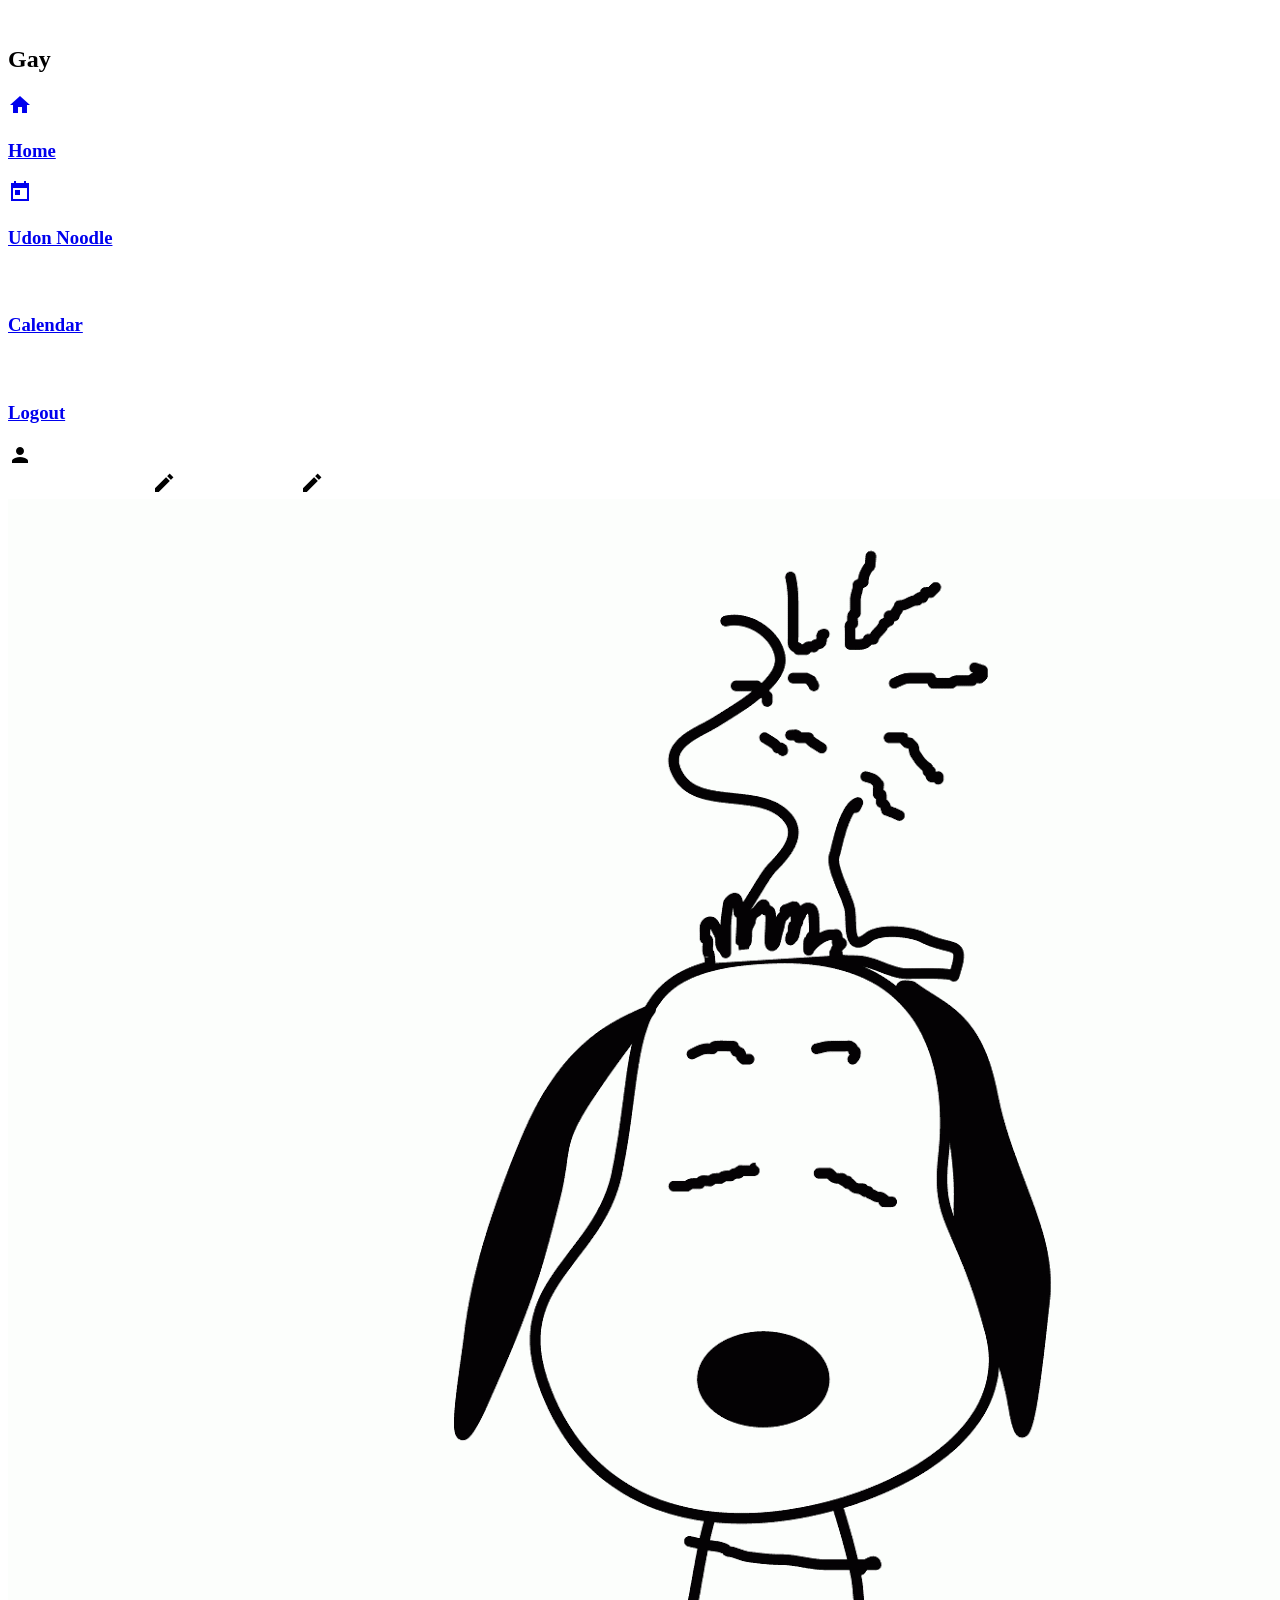
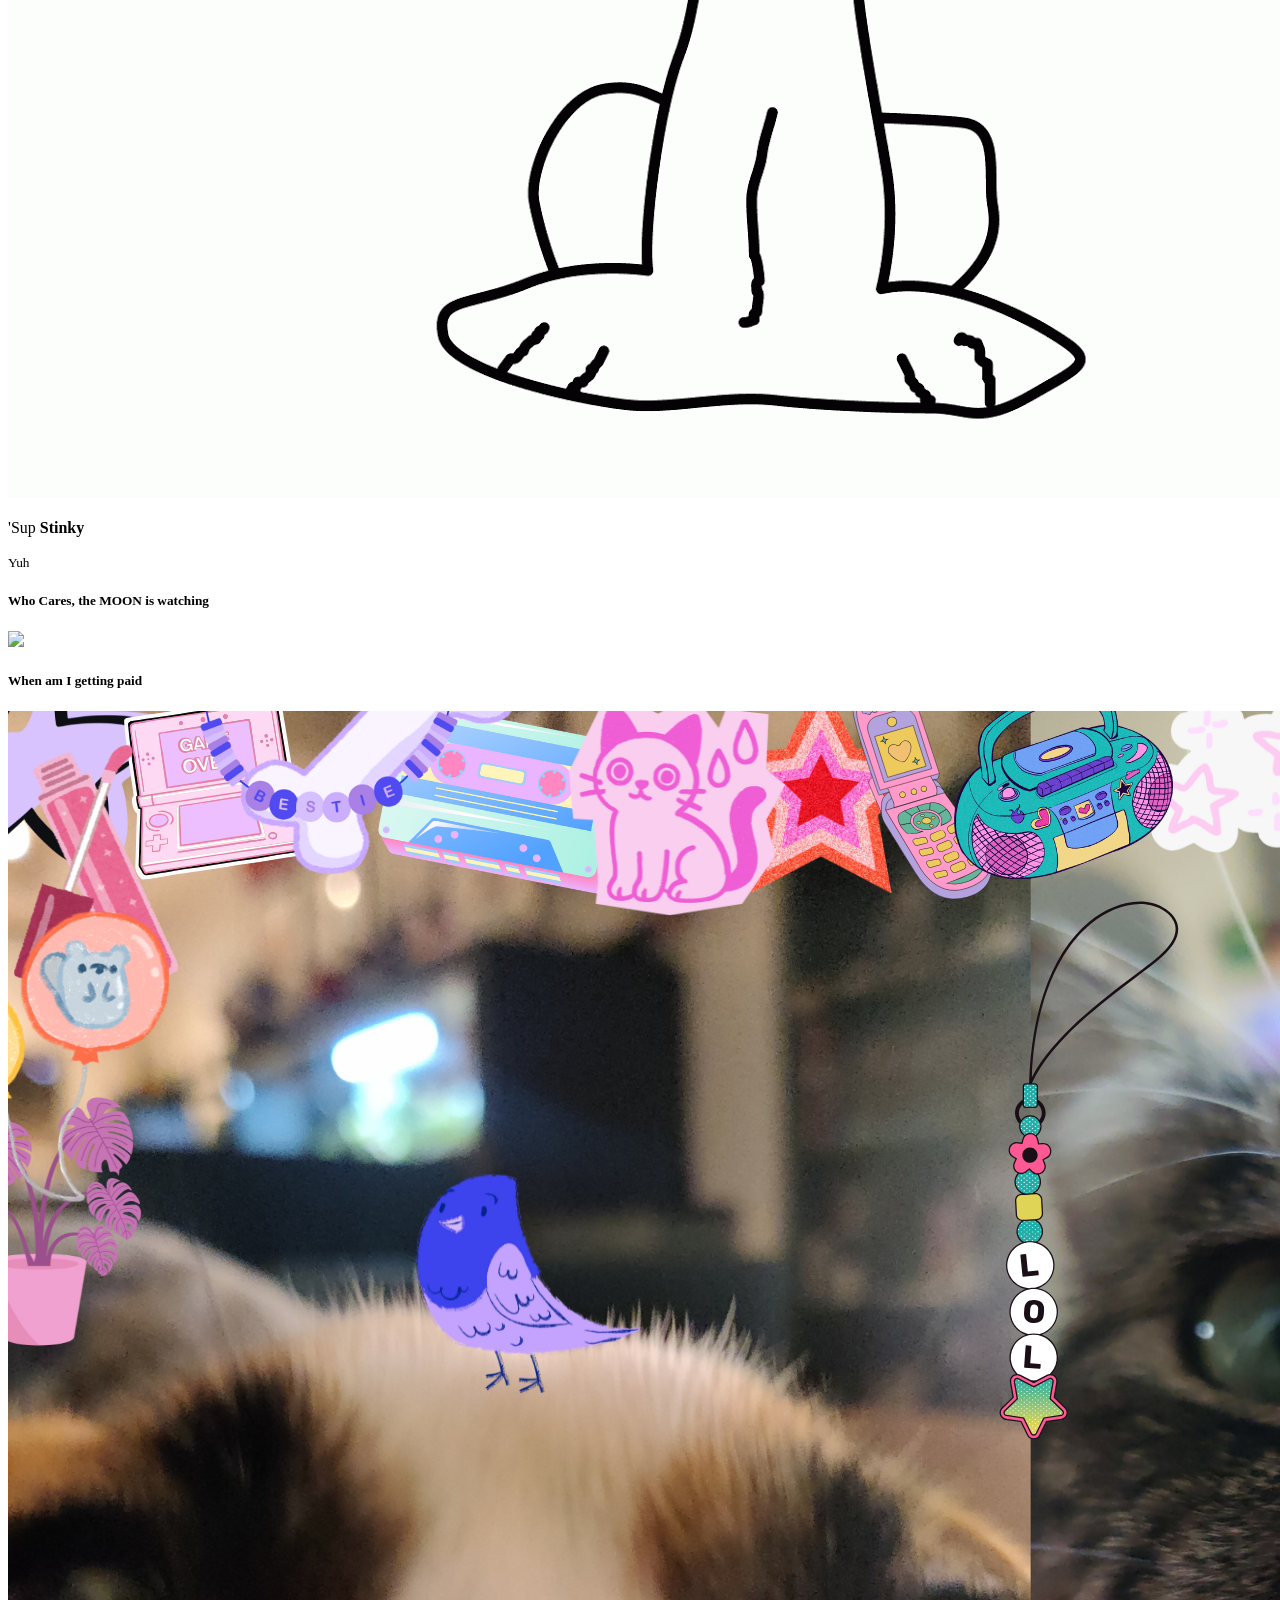
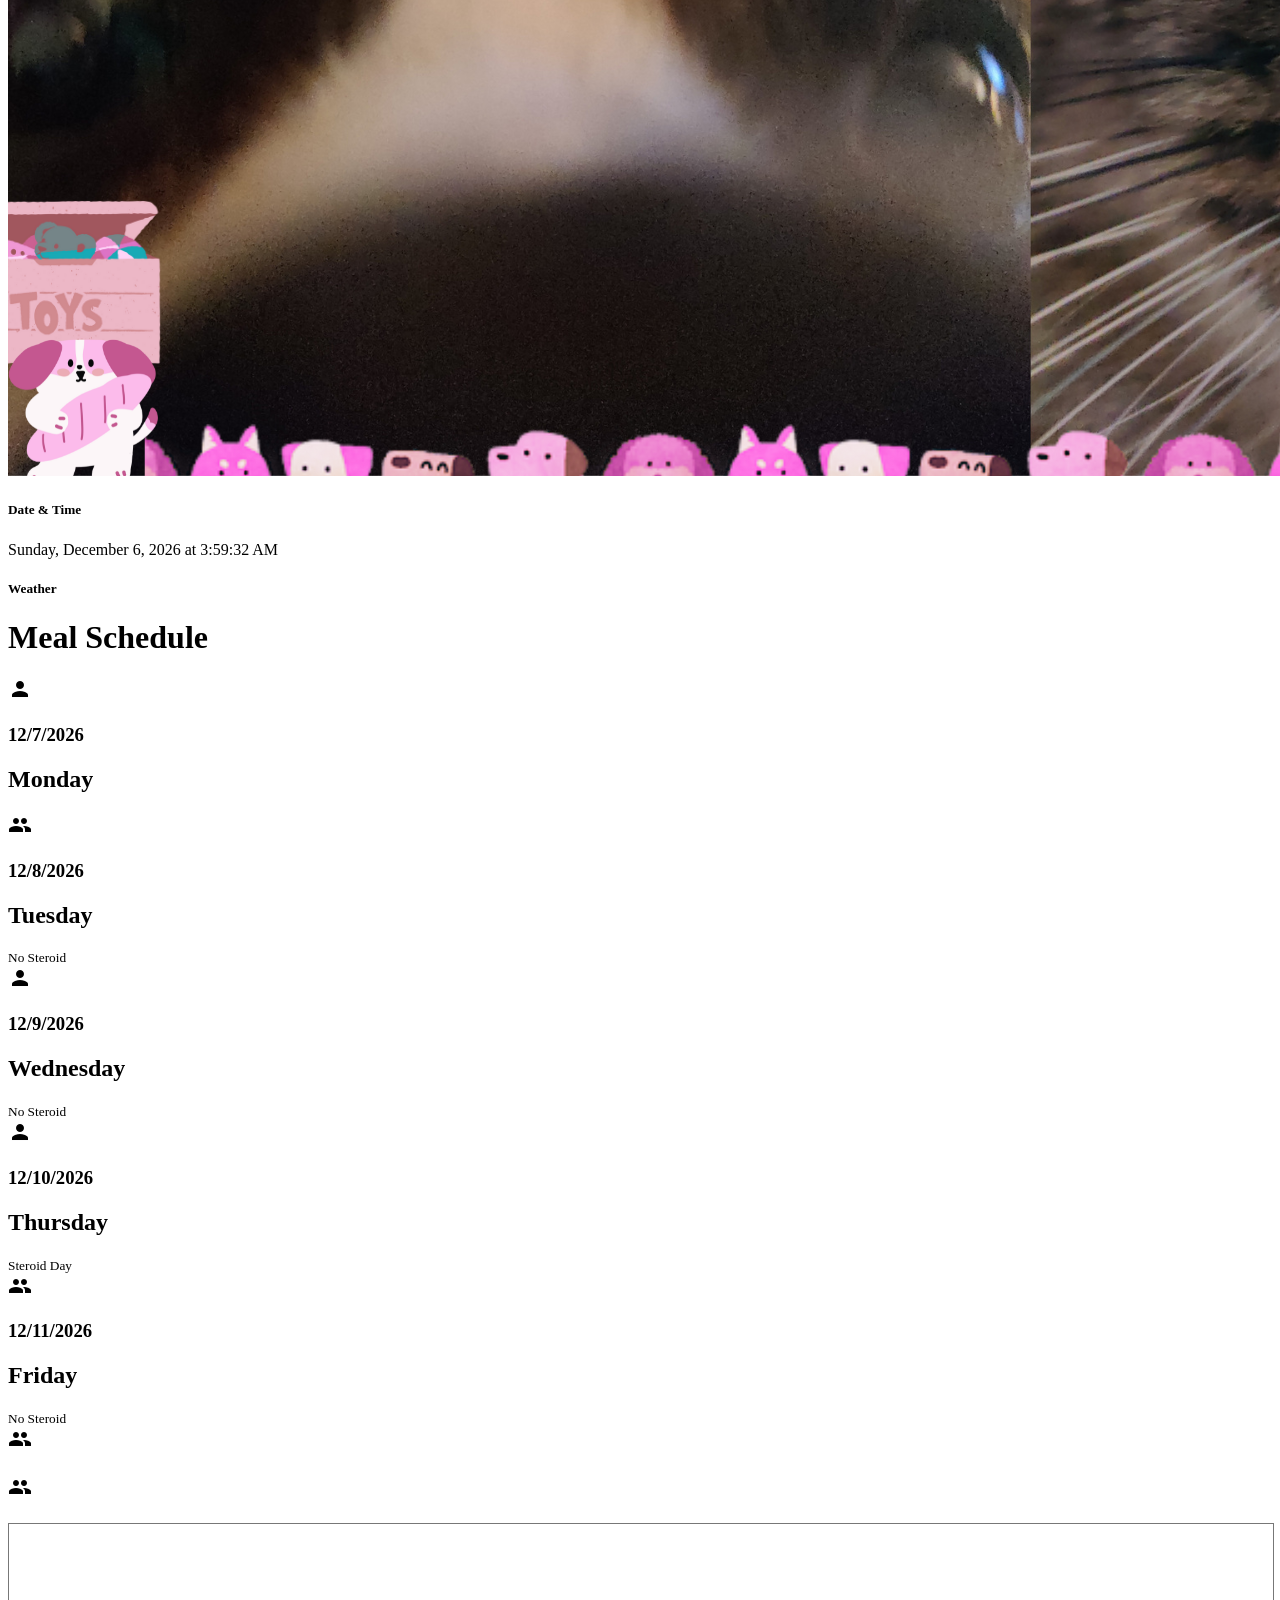
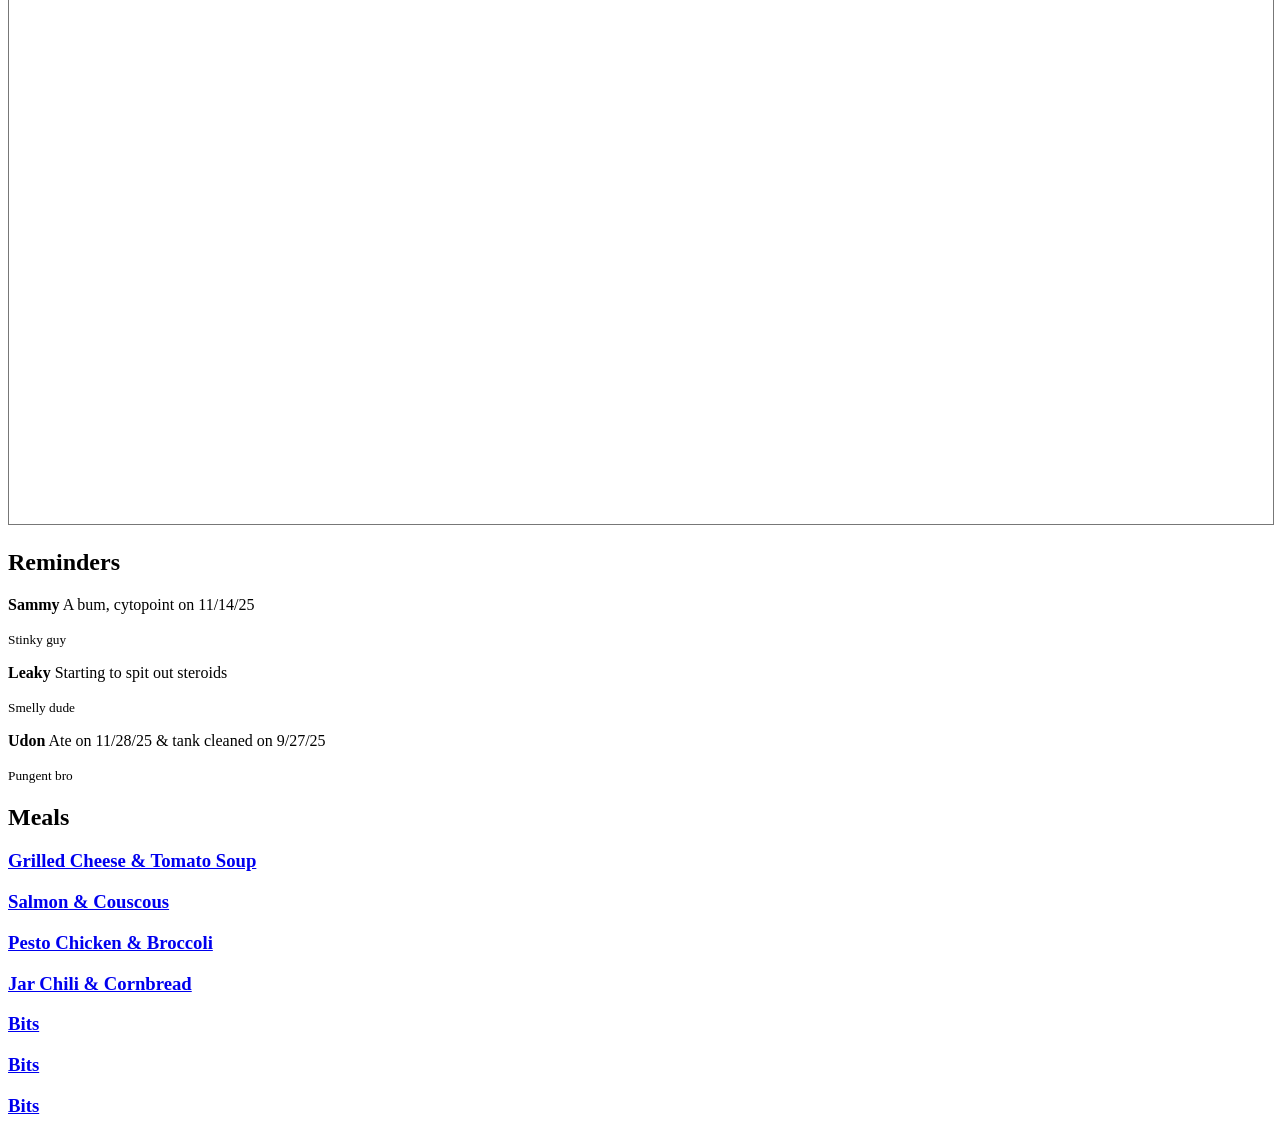
==== index.html @ cd69551e "Update index.html" ====
<!DOCTYPE html>
<html lang="en">
<!-- Defining References -->
<head>
    <meta charset="UTF-8">
    <meta http-equiv="X-UA-Compatible" content="IE=edge">
    <meta name="viewport" content="width=device-width, initial-scale=1.0">
    <title>Home Dashboard</title>
    <link rel="shortcut icon" href="./images/logo.png">
    <link href="https://fonts.googleapis.com/icon?family=Material+Icons+Sharp" rel="stylesheet">
    <link rel="stylesheet" href="style.css">
</head>
<!-- Top Navigation Bar & References to other pages -->
<body>
    <header>
        <div class="logo" title="University Management System">
            <img src="./images/logo.png" alt="">
            <h2>G<span class="danger">a</span>y</h2>
        </div>
        <div class="navbar">
            <a href="index.html" class="active">
                <span class="material-icons-sharp">home</span>
                <h3>Home</h3>
            </a>
            <a href="udonnoodlesched.html" onclick="timeTableAll()">
                <span class="material-icons-sharp">today</span>
                <h3>Udon Noodle</h3>
            </a>
            <a href="Gcalz.html">
                <span class="material-icons-sharp">calendar_month</span>
                <h3>Calendar</h3>
            </a> 
			<!--
            <a href="exam.html">
                <span class="material-icons-sharp">grid_view</span>
                <h3>Examination</h3>
            </a>
            <a href="password.html">
                <span class="material-icons-sharp">password</span>
                <h3>Change Password</h3>
            </a>
			-->
            <a href="#">
                <span class="material-icons-sharp" onclick="">logout</span>
                <h3>Logout</h3>
            </a>
        </div>
        <div id="profile-btn">
            <span class="material-icons-sharp">person</span>
        </div>
        <div class="theme-toggler">
            <span class="material-icons-sharp active">light_mode</span>
            <span class="material-icons-sharp">dark_mode</span>
        </div>
        
<!-- Home left-aligned information bar -->        
    </header>
    <div class="container">
        <aside>
            <div class="profile">
                <div class="top">
                    <div class="profile-photo">
                        <img src="./images/snoopy.gif" alt="">
                    </div>
                    <div class="info">
                        <p>'Sup <b>Stinky</b> </p>
                        <small class="text-muted">Yuh</small>
                    </div>
                </div>
 <div class="about">
    <h5>Who Cares, the MOON is watching</h5>
<a target="blank"
	style="text-decoration:none;"
	href="https://moonphase.guide/">
		<img src="https://moonphase.guide/module/MaVEwektZQUl1cGRGSXI3UGxESHVrUmxrUVlKV2YzOEo3QjkvU1FoSXR4WlMvRHdOM1YxeUhuK1J2RTFiTkxYd3VTTmZrc0dpUTNzV3BtQ0pSVTJXM3c9PQ.png" />
 </a>
    <p></p>
	<h5>When am I getting paid</h5>
	<p></p>
	<img src="./images/cuteSL.png" alt="">
    <h5>Date & Time</h5>
    <div id="time">
    </div>
    <p></p>
    <h5>Weather</h5>
    <div id="weatherBody"></div>
                </div>
            </div>
        </aside>
<!-- Home Center Widget -->
        <main>
            <h1>Meal Schedule</h1>
            <div class="subjects">
                <div class="eg">
                    <span class="material-icons-sharp">person</span>
						<h3><div id="Mondate"></div></h3>
						<h2><div id="Monday"></div></h2>
                    	<small class="text-muted" id="monSteb2"></small>
                </div>
                <div class="mth">
                    <span class="material-icons-sharp">people</span>
						<h3><div id="Tuesdate"></div></h3>
						<h2><div id="Tuesday"></div></h2>
                    	<small class="text-muted" id="TueSte"></small>
                </div>
                <div class="eg">
                    <span class="material-icons-sharp">person</span>
						<h3><div id="Wedndate"></div></h3>		
						<h2><div id="Wednesday"></div></h2>
                    	<small class="text-muted" id="WedSte"></small>
                </div>
                <div class="eg">
                    <span class="material-icons-sharp">person</span>
						<h3><div id="Thurdate"></div></h3>
						<h2><div id="Thursday"></div></h2>
                    	<small class="text-muted" id="ThurSte"></small>
                </div>
                <div class="mth">
                    <span class="material-icons-sharp">people</span>
						<h3><div id="Fridate"></div></h3>
						<h2><div id="Friday"></div></h2>
                    	<small class="text-muted" id="FriSte"></small>
                </div>
                <div class="mth">
                    <span class="material-icons-sharp">people</span>
						<h3><div id="Fridate"></div></h3>
						<h2><div id="Friday"></div></h2>
                    	<small class="text-muted" id="FriSte"></small>
                </div>
                <div class="mth">
                    <span class="material-icons-sharp">people</span>
						<h3><div id="Fridate"></div></h3>
						<h2><div id="Friday"></div></h2>
                    	<small class="text-muted" id="FriSte"></small>
                </div>
            </div>
<!-- Home Center Widget: Snapshot of different page -->
            <div class="timetable">
                <iframe src="https://calendar.google.com/calendar/embed?height=600&wkst=1&ctz=America%2FLos_Angeles&showPrint=0&mode=WEEK&src=MGM3NjczNjRjYzg0ZWQ2MWQ2YTU4ZTA4MDEyNGE4NTNkMWQ3MjM2YTUwZWExYjg3NWI4NmVmYzg3YmIzNGVkNkBncm91cC5jYWxlbmRhci5nb29nbGUuY29t&color=%23ad1457" style="border:solid 1px #777" width=100% height=600 frameborder="0" scrolling="no"></iframe>
            </div>
        </main>
<!-- Home right-aligned information bar -->
        <div class="right">
            <div class="announcements">
                <h2>Reminders</h2>
                <div class="updates">
                    <div class="message">
                        <p> <b>Sammy</b> <span id="Samuel"></span> </p>
                        <small class="text-muted">Stinky guy</small>
                    </div>
                    <div class="message">
                        <p> <b>Leaky</b> <span id="Leaky"></span></p>
                        <small class="text-muted">Smelly dude</small>
                    </div>
                    <div class="message">
                        <p> <b>Udon</b> <span id="Udon"></span></p>
                        <small class="text-muted">Pungent bro</small>
                    </div>
                </div>
            </div>
<!-- Home right-aligned information bar -->
			<div class="leaves">
                <h2>Meals</h2>
                <div class="teacher">
                    <div class="info">
                        <h3><a href ="#"><span id="Rogue1"></span></a></h3>
                    </div>
                </div>
                <div class="teacher">
                    <div class="info">
                        <h3><a href ="#"><span id="Rogue2"></span></a></h3>
                    </div>
                </div>
                <div class="teacher">
                    <div class="info">
                        <h3><a href ="#"><span id="Rogue3"></span></a></h3>
                    </div>
                </div>
				<div class="teacher">
                    <div class="info">
                        <h3><a href ="#"><span id="Rogue4"></span></a></h3>
                    </div>
                </div>
                <div class="teacher">
                    <div class="info">
                        <h3><a href ="#"><span id="Rogue5"></span></a></h3>
                    </div>
                </div>
                <div class="teacher">
                    <div class="info">
                        <h3><a href ="#"><span id="Rogue6"></span></a></h3>
                    </div>
                </div>
				<div class="teacher">
                    <div class="info">
                        <h3><a href ="#"><span id="Rogue7"></span></a></h3>
                    </div>
                </div>
            </div>
</body>
<!-- referenced scripts -->
    <script type="module" src="sheetz.js"></script>
    <script src="timeTable.js"></script>
    <script src="app.js"></script>
    <script src="funcnz.js"></script>
	<script defer src="variables.js"></script>
</html>
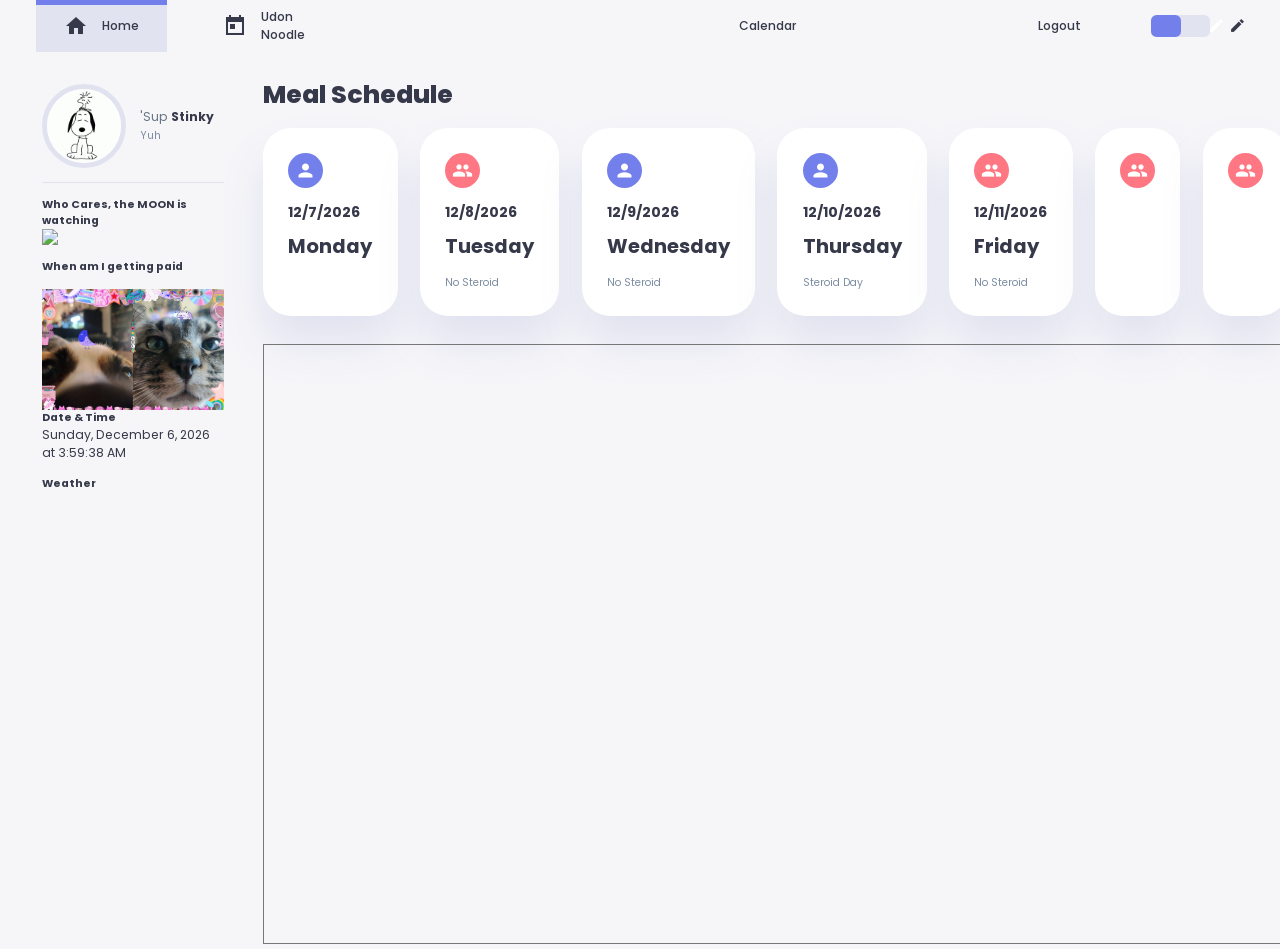
==== commit bb3de4ad: "Update index.html" ====
--- a/index.html
+++ b/index.html
@@ -123,15 +123,15 @@
                 </div>
                 <div class="mth">
                     <span class="material-icons-sharp">people</span>
-						<h3><div id="Fridate"></div></h3>
-						<h2><div id="Friday"></div></h2>
-                    	<small class="text-muted" id="FriSte"></small>
-                </div>
-                <div class="mth">
-                    <span class="material-icons-sharp">people</span>
-						<h3><div id="Fridate"></div></h3>
-						<h2><div id="Friday"></div></h2>
-                    	<small class="text-muted" id="FriSte"></small>
+						<h3><div id="Satdate"></div></h3>
+						<h2><div id="Saturday"></div></h2>
+                    	<small class="text-muted" id="SatSte"></small>
+                </div>
+                <div class="mth">
+                    <span class="material-icons-sharp">people</span>
+						<h3><div id="Sundate"></div></h3>
+						<h2><div id="Sunday"></div></h2>
+                    	<small class="text-muted" id="SunSte"></small>
                 </div>
             </div>
 <!-- Home Center Widget: Snapshot of different page -->
--- a/style.css
+++ b/style.css
@@ -0,0 +1,453 @@
+@import url('https://fonts.googleapis.com/css2?family=Cairo:wght@200;300;400;500;600;700;800;900&family=Poppins:wght@300;400;500;600;700;800&display=swap');
+
+:root{
+    --color-primary: #7380ec;
+    --color-danger: #ff7782;
+    --color-success: #41f1b6;
+    --color-warning: #ffbb55;
+    --color-white: #fff;
+    --color-info: #7d8da1;
+    --color-dark: #363949;
+    --color-light: rgba(132, 139, 200, 0.18);
+    --color-dark-varient: #677483;
+    --color-background: #f6f6f9;
+    
+    --card-border-radius: 2rem;
+    --border-radius-1: 0.4rem;
+    --border-radius-2: 1.2rem;
+
+    --card-padding: 1.8rem;
+    --box-shadow: 0 2rem 3rem var(--color-light)    
+}
+
+.dark-theme{
+    --color-background: #181a1e;
+    --color-white: #202528;
+    --color-dark: #edeffd;
+    --color-dark-varient: #a3bdcc;
+    --color-light: rgba(0,0,0,0.4);
+    --box-shadow: 0 2rem 3rem var(--color-light)
+}
+
+
+*{
+    margin:0;
+    padding: 0;
+    text-decoration: none;
+    list-style: none;
+    box-sizing: border-box;
+}
+
+html{
+    font-size: 14px;
+    scroll-behavior: smooth;
+}
+body{
+    font-family: 'Poppins', sans-serif;
+    font-size: .88rem;
+    background: var(--color-background);
+    user-select: none;
+    overflow-x: hidden;
+    color: var(--color-dark);
+}
+*{
+    color: var(--color-dark);
+}
+img{
+    display: block;
+    width: 100%;
+}
+h1{
+    font-weight: 800;
+    font-size: 1.8rem;
+}
+h2{font-size: 1.4rem;}
+h3{font-size: .87rem;}
+h4{font-size: .8rem;}
+h5{font-size: .77rem;}
+small{font-size: .75rem;}
+
+.text-muted{color: var(--color-info);}
+p{color: var(--color-dark-varient);}
+b{color: var(--color-dark);}
+
+.primary{color: var(--color-primary);}
+.danger{color: var(--color-danger);}
+.success{color: var(--color-success)}
+.warning{color: var(--color-warning);}
+
+.container{
+    position: relative;
+    display: grid;
+    width: 93%;
+    margin: 0 3rem;
+    gap: 1.8rem;
+    grid-template-columns: 14rem auto 23rem;
+    padding-top: 4rem;
+}
+header h3{font-weight: 500;} 
+header{
+    position: fixed;
+    width: 100vw;
+    z-index: 1000;
+    background-color: var(--color-background);
+}
+header.active{box-shadow: var(--box-shadow);}
+header .logo{
+    display: flex;
+    gap: .8rem;
+    margin-right: auto;
+}
+header .logo img{
+    width: 2rem;
+    height: 2rem;
+}
+
+header,
+header .navbar{
+    display: flex;
+    align-items: center;
+    justify-content: flex-end;
+    padding: 0 3rem;
+    color: var(--color-info);
+}
+header .navbar a{
+    display: flex;
+    margin-left: 2rem;
+    gap: 1rem;
+    align-items: center;
+    justify-content: space-between;
+    position: relative;
+    height: 3.7rem;
+    transition: all 300ms ease;
+    padding: 0 2rem;
+}
+header .navbar a:hover {
+    padding-top: 1.5rem;
+}
+header .navbar a.active{
+    background: var(--color-light);
+    color: var(--color-primary);
+}
+header .navbar a.active::before{
+    content: "";
+    background-color: var(--color-primary);
+    position: absolute;
+    height: 5px;
+    width: 100%;
+    left: 0;top: 0;
+}
+header #profile-btn{
+    display: none;
+    font-size: 2rem;
+    margin: .5rem 2rem 0 0;
+    cursor: pointer;
+}
+header .theme-toggler{
+    background: var(--color-light);
+    display: flex;
+    justify-content: space-between;
+    align-items: center;
+    height: 1.6rem;
+    width: 4.2rem;
+    cursor: pointer;
+    border-radius: var(--border-radius-1);
+    margin-right: 2rem;
+}
+header .theme-toggler span{
+    font-size: 1.2rem;
+    width: 50%;
+    height: 100%;
+    display: flex;
+    align-items: center;
+    justify-content: center;
+}
+header .theme-toggler span.active{
+    background-color: var(--color-primary);
+    color: white;
+    border-radius: var(--border-radius-1);
+}
+
+/* Profile section  */
+aside .profile{
+    margin-top: 2rem;
+    width: 13rem;
+    position: fixed;
+}
+aside .profile .top{
+    display: flex;
+    align-items: center;
+    gap: 1rem;
+    border-bottom: 1px solid var(--color-light);
+    padding-bottom: 1rem;
+}
+aside .profile .top:hover .profile-photo{
+    scale: 1.05;
+}
+aside .profile .top .profile-photo{
+    width: 6rem;
+    height: 6rem;
+    border-radius: 50%;
+    overflow: hidden;
+    border: 5px solid var(--color-light);
+    transition: all 400ms ease;
+}
+aside .profile .about p{
+    padding-bottom: 1rem;
+}
+aside .profile .about{
+    margin-top: 1rem;
+}
+
+/* Home Section  */
+main{
+    position: relative;
+    margin-top: 1.4rem;
+}
+main .subjects{
+    display: grid;
+    grid-template-columns: repeat(7, 1fr);
+    gap: 1.6rem;
+}
+
+main .subjects > div{
+    background-color: var(--color-white);
+    padding: var(--card-padding);
+    border-radius: var(--card-border-radius);
+    margin-top: 1rem;
+    box-shadow: var(--box-shadow);
+    transition: all 300ms ease;
+}
+main .subjects > div:hover{
+    box-shadow: none;
+}
+main .subjects > div span{
+    background-color: var(--color-primary);
+    padding: .5rem;
+    border-radius: 50%;
+    color: var(--color-white);
+    font-size: 1.5rem;
+}
+main .subjects > div.mth span,main .subjects > div.cg span{background: var(--color-danger);}
+main .subjects > div.cs span{background: var(--color-success);}
+
+main .subjects h3{
+    margin: 1rem 0 0.6rem;
+    font-size: 1rem;
+}
+main .subjects .progress{
+    position: relative;
+    width: 89px;
+    height: 89px;
+    border-radius: 50%;
+    margin: auto;
+}
+main .subjects svg circle{
+    fill: none;
+    stroke: var(--color-primary);
+    stroke-width: 8;
+    stroke-linecap: round;
+    transform: translate(5px, 5px);
+    stroke-dasharray: 110;
+    stroke-dashoffset: 92;
+}
+main .subjects .eg svg circle{
+    stroke-dashoffset: 25;
+    stroke-dasharray: 210;
+}
+main .subjects .mth svg circle{
+    stroke-dashoffset: 7;
+    stroke-dasharray: 210;
+}
+main .subjects .cs svg circle{
+    stroke-dashoffset: 35;
+    stroke-dasharray: 210;
+}
+main .subjects .cg svg circle{
+    stroke-dashoffset: 0;
+    stroke-dasharray: 210;
+}
+main .subjects .net svg circle{
+    stroke-dashoffset: 5;
+    stroke-dasharray: 210;
+}
+main .subjects .progress .number{
+    position: absolute;
+    top: 0;left: 0;
+    height: 100%;
+    width: 100%;
+    display: flex;
+    justify-content: center;
+    align-items: center;
+}
+main .subjects small{
+    margin-top: 1rem;
+    display: block;
+}
+main .timetable{
+    margin-top: 2rem;
+}
+main .timetable h2{
+    margin-bottom: .8rem;
+}
+main .timetable table{
+    background-color: var(--color-white);
+    width: 100%;
+    border-radius: var(--card-border-radius);
+    padding: var(--card-padding);
+    text-align: center;
+    box-shadow: var(--box-shadow);
+    transition: all 300ms ease;
+}
+main .timetable span{display: none;}
+main .timetable table:hover{box-shadow: none;}
+main table tbody td{
+    height: 2.8rem;
+    border-bottom: 1px solid var(--color-light);
+    color: var(--color-dark-varient);
+}
+main table tbody tr:last-child td{border: none;}
+
+main .timetable.active{
+    width: 100%;
+    height: 100vh;
+    position: fixed;
+    top: 0;left: 0;
+    display: flex;
+    flex-direction: column;
+    align-items: center;
+    justify-content: center;
+}
+main .timetable.active h2{
+    color: var(--color-dark);
+}
+main .timetable.active table{
+    width: 90%;
+    max-width: 1000px;
+    position: relative;
+}
+main .timetable.active span{
+    display: block;
+    font-size: 2rem;
+    color: var(--color-dark);
+    cursor: pointer;
+}
+.timetable div{
+    position: relative;
+    width: 50%;
+    display: flex;
+    align-items: center;
+    justify-content: space-between;
+}
+main .timetable.active .closeBtn{
+    position: absolute;
+    top: 5%;right: 5%;
+}
+
+
+/* Right  */
+.right{margin-top: 2.2rem;padding-left: 1.5rem;}
+
+.right .announcements h2{margin-bottom: .8rem;}
+.right .announcements .updates{
+    background-color: var(--color-white);
+    padding: var(--card-padding);
+    border-radius: var(--card-border-radius);
+    box-shadow: var(--box-shadow);
+    transition: all 300ms ease;
+}
+.right .announcements .updates:hover{box-shadow: none;}
+.right .announcements .updates .message{
+    gap: 1rem;
+    line-height: 1.5;
+    padding: .5rem 0;
+}
+
+/* Teachers on leave  */
+.right .leaves{margin-top: 2rem;}
+.right .leaves h2{margin-bottom: .8rem;}
+.right .leaves .teacher{
+    background: var(--color-white);
+    display: flex;
+    align-items: center;
+    gap: 1rem;
+    margin-bottom: .7rem;
+    padding: 1.4rem var(--card-padding);
+    border-radius: var(--border-radius-2);
+    transition: all 300ms ease;
+    box-shadow: var(--box-shadow);
+}
+.right .profile-photo{
+    width: 2.5rem;
+    height: 2.5rem;
+    border-radius: 50%;
+    overflow: hidden;
+}
+.right .leaves .teacher:hover{box-shadow: none;}
+
+
+
+
+
+/* MEDIA QUERIES  */
+@media screen and (max-width: 1200px) {
+    html{font-size: 12px;}
+    .container{
+        grid-template-columns: 13rem auto 20rem;
+    }
+    header{position: fixed;}
+    .container{padding-top: 4rem;}
+    header .logo h2{display: none;}
+    header .navbar h3{display: none;}
+    header .navbar a{width: 4.5rem; padding: 0 1rem;}
+
+    main .subjects{
+        grid-template-columns: repeat(2, 1fr);
+        gap: 1;
+    }
+    main .timetable{
+        width: 150%;
+        position: absolute;
+        padding: 4rem 0 0 0;
+    }
+}
+
+
+@media screen and (max-width: 768px){
+    html{font-size: 10px;}
+    header{padding: 0 .8rem;}
+    .container{width: 100%; grid-template-columns: 1fr;margin: 0;}
+    header #profile-btn{display: inline;}
+    header .navbar{padding: 0;}
+    header .navbar a{margin: 0 .5rem 0 0;}
+    header .theme-toggler{margin: 0;}
+    aside{
+        position: absolute;
+        top: 4rem;left: 0;right: 0;
+        background-color: var(--color-white);
+        padding-left: 2rem;
+        transform: translateX(-100%);
+        z-index: 10;
+        width:18rem;
+        height: 100%;
+        box-shadow: 1rem 3rem 4rem var(--color-light);
+        transition: all 2s ease;
+    }
+    aside.active{
+        transform: translateX(0);
+    }
+    main{padding: 0 2rem;}
+    main .timetable{
+        position: relative;
+        margin: 3rem 0 0 0;
+        width: 100%;
+    }
+    main .timetable table{
+        width: 100%;
+        margin: 0;
+    }
+    .right{
+        width: 100%;
+        padding: 2rem;
+    }
+}
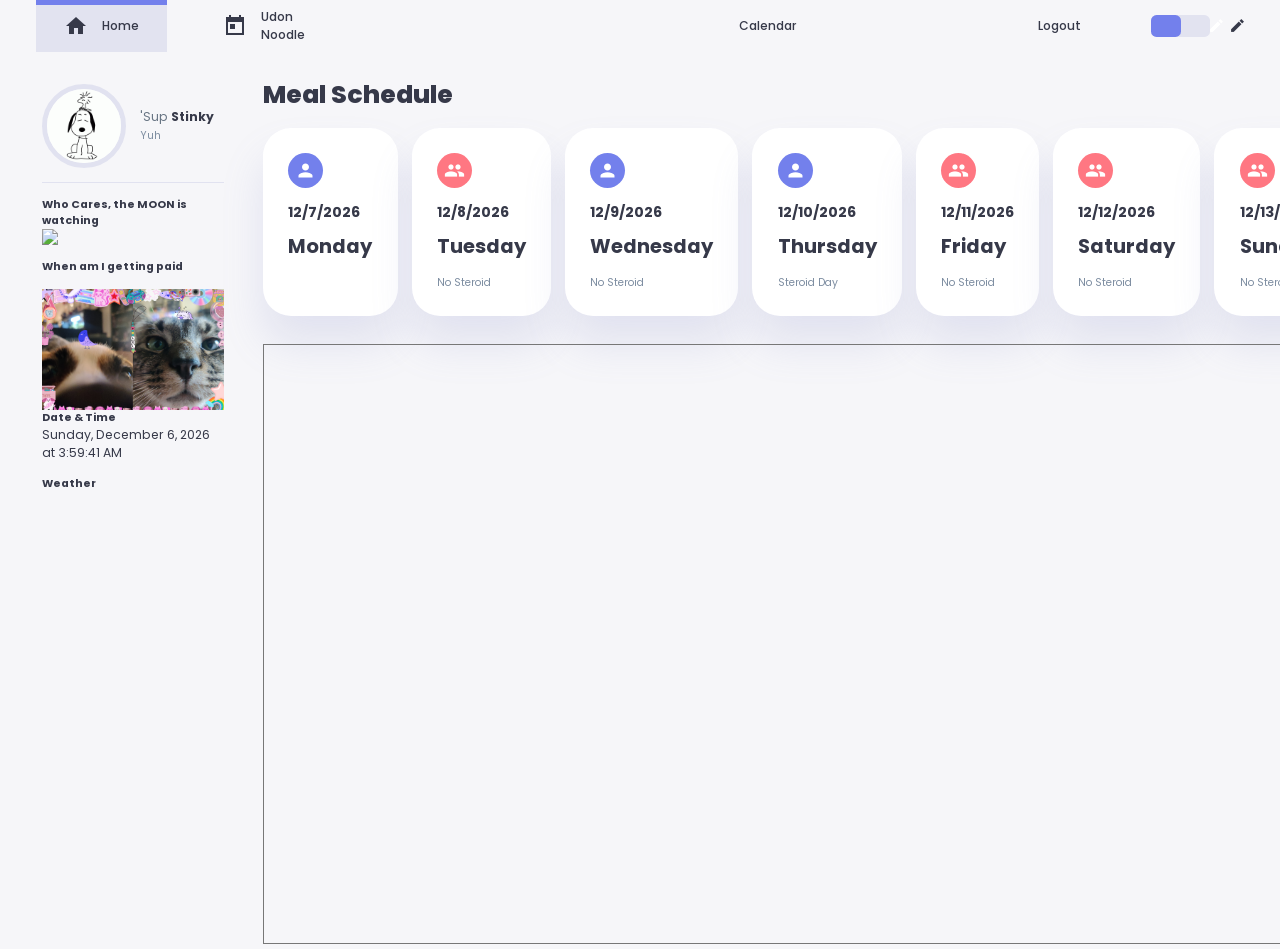
==== commit 7b1593db: "Update index.html" ====
--- a/index.html
+++ b/index.html
@@ -95,7 +95,7 @@
                     <span class="material-icons-sharp">person</span>
 						<h3><div id="Mondate"></div></h3>
 						<h2><div id="Monday"></div></h2>
-                    	<small class="text-muted" id="monSteb2"></small>
+                    	<small class="text-muted" id="Mon_B2"></small>
                 </div>
                 <div class="mth">
                     <span class="material-icons-sharp">people</span>
--- a/style.css
+++ b/style.css
@@ -207,7 +207,7 @@
 main .subjects{
     display: grid;
     grid-template-columns: repeat(7, 1fr);
-    gap: 1.6rem;
+    gap: 1rem;
 }
 
 main .subjects > div{
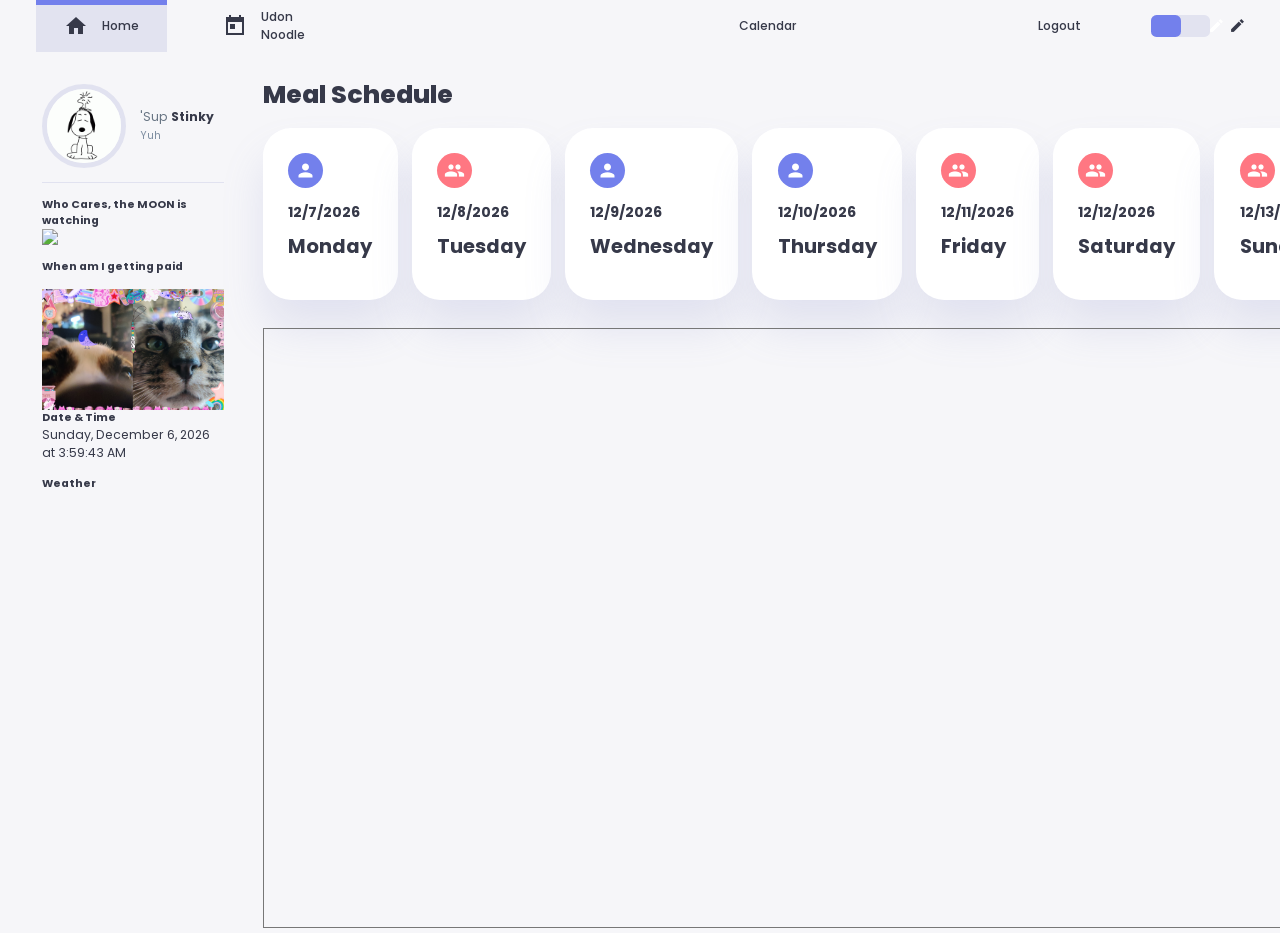
==== commit 3e941eeb: "Update index.html" ====
--- a/index.html
+++ b/index.html
@@ -101,37 +101,37 @@
                     <span class="material-icons-sharp">people</span>
 						<h3><div id="Tuesdate"></div></h3>
 						<h2><div id="Tuesday"></div></h2>
-                    	<small class="text-muted" id="TueSte"></small>
+                    	<small class="text-muted" id="Tue_B3"></small>
                 </div>
                 <div class="eg">
                     <span class="material-icons-sharp">person</span>
 						<h3><div id="Wedndate"></div></h3>		
 						<h2><div id="Wednesday"></div></h2>
-                    	<small class="text-muted" id="WedSte"></small>
+                    	<small class="text-muted" id="Wed_B4"></small>
                 </div>
                 <div class="eg">
                     <span class="material-icons-sharp">person</span>
 						<h3><div id="Thurdate"></div></h3>
 						<h2><div id="Thursday"></div></h2>
-                    	<small class="text-muted" id="ThurSte"></small>
+                    	<small class="text-muted" id="Thur_B5"></small>
                 </div>
                 <div class="mth">
                     <span class="material-icons-sharp">people</span>
 						<h3><div id="Fridate"></div></h3>
 						<h2><div id="Friday"></div></h2>
-                    	<small class="text-muted" id="FriSte"></small>
+                    	<small class="text-muted" id="Fri_B6"></small>
                 </div>
                 <div class="mth">
                     <span class="material-icons-sharp">people</span>
 						<h3><div id="Satdate"></div></h3>
 						<h2><div id="Saturday"></div></h2>
-                    	<small class="text-muted" id="SatSte"></small>
+                    	<small class="text-muted" id="Sat_B7"></small>
                 </div>
                 <div class="mth">
                     <span class="material-icons-sharp">people</span>
 						<h3><div id="Sundate"></div></h3>
 						<h2><div id="Sunday"></div></h2>
-                    	<small class="text-muted" id="SunSte"></small>
+                    	<small class="text-muted" id="Sun_B8"></small>
                 </div>
             </div>
 <!-- Home Center Widget: Snapshot of different page -->
@@ -145,16 +145,24 @@
                 <h2>Reminders</h2>
                 <div class="updates">
                     <div class="message">
-                        <p> <b>Sammy</b> <span id="Samuel"></span> </p>
-                        <small class="text-muted">Stinky guy</small>
-                    </div>
-                    <div class="message">
-                        <p> <b>Leaky</b> <span id="Leaky"></span></p>
-                        <small class="text-muted">Smelly dude</small>
-                    </div>
-                    <div class="message">
-                        <p> <b>Udon</b> <span id="Udon"></span></p>
-                        <small class="text-muted">Pungent bro</small>
+                        <p> <b>Sammy</b> <span id="Sam_B18"></span> </p>
+                        <small class="text-muted"></small>
+                    </div>
+                    <div class="message">
+                        <p> <b>Leaky</b> <span id="Lea_B19"></span></p>
+                        <small class="text-muted"></small>
+                    </div>
+                    <div class="message">
+                        <p> <b>Udon</b> <span id="Udo_B20"></span></p>
+                        <small class="text-muted"></small>
+                    </div>
+                    <div class="message">
+                        <p> <b>Kimten</b> <span id="Ktn_B21"></span></p>
+                        <small class="text-muted"></small>
+                    </div>
+                    <div class="message">
+                        <p> <b>Shrimpz</b> <span id="Shr_B22"></span></p>
+                        <small class="text-muted"></small>
                     </div>
                 </div>
             </div>
@@ -163,37 +171,37 @@
                 <h2>Meals</h2>
                 <div class="teacher">
                     <div class="info">
-                        <h3><a href ="#"><span id="Rogue1"></span></a></h3>
-                    </div>
-                </div>
-                <div class="teacher">
-                    <div class="info">
-                        <h3><a href ="#"><span id="Rogue2"></span></a></h3>
-                    </div>
-                </div>
-                <div class="teacher">
-                    <div class="info">
-                        <h3><a href ="#"><span id="Rogue3"></span></a></h3>
+                        <h3><a href ="#"><span id="Meal_B10"></span></a></h3>
+                    </div>
+                </div>
+                <div class="teacher">
+                    <div class="info">
+                        <h3><a href ="#"><span id="Meal_B11"></span></a></h3>
+                    </div>
+                </div>
+                <div class="teacher">
+                    <div class="info">
+                        <h3><a href ="#"><span id="Meal_B12"></span></a></h3>
                     </div>
                 </div>
 				<div class="teacher">
                     <div class="info">
-                        <h3><a href ="#"><span id="Rogue4"></span></a></h3>
-                    </div>
-                </div>
-                <div class="teacher">
-                    <div class="info">
-                        <h3><a href ="#"><span id="Rogue5"></span></a></h3>
-                    </div>
-                </div>
-                <div class="teacher">
-                    <div class="info">
-                        <h3><a href ="#"><span id="Rogue6"></span></a></h3>
+                        <h3><a href ="#"><span id="Meal_B13"></span></a></h3>
+                    </div>
+                </div>
+                <div class="teacher">
+                    <div class="info">
+                        <h3><a href ="#"><span id="Meal_B14"></span></a></h3>
+                    </div>
+                </div>
+                <div class="teacher">
+                    <div class="info">
+                        <h3><a href ="#"><span id="Meal_B15"></span></a></h3>
                     </div>
                 </div>
 				<div class="teacher">
                     <div class="info">
-                        <h3><a href ="#"><span id="Rogue7"></span></a></h3>
+                        <h3><a href ="#"><span id="Meal_B16"></span></a></h3>
                     </div>
                 </div>
             </div>
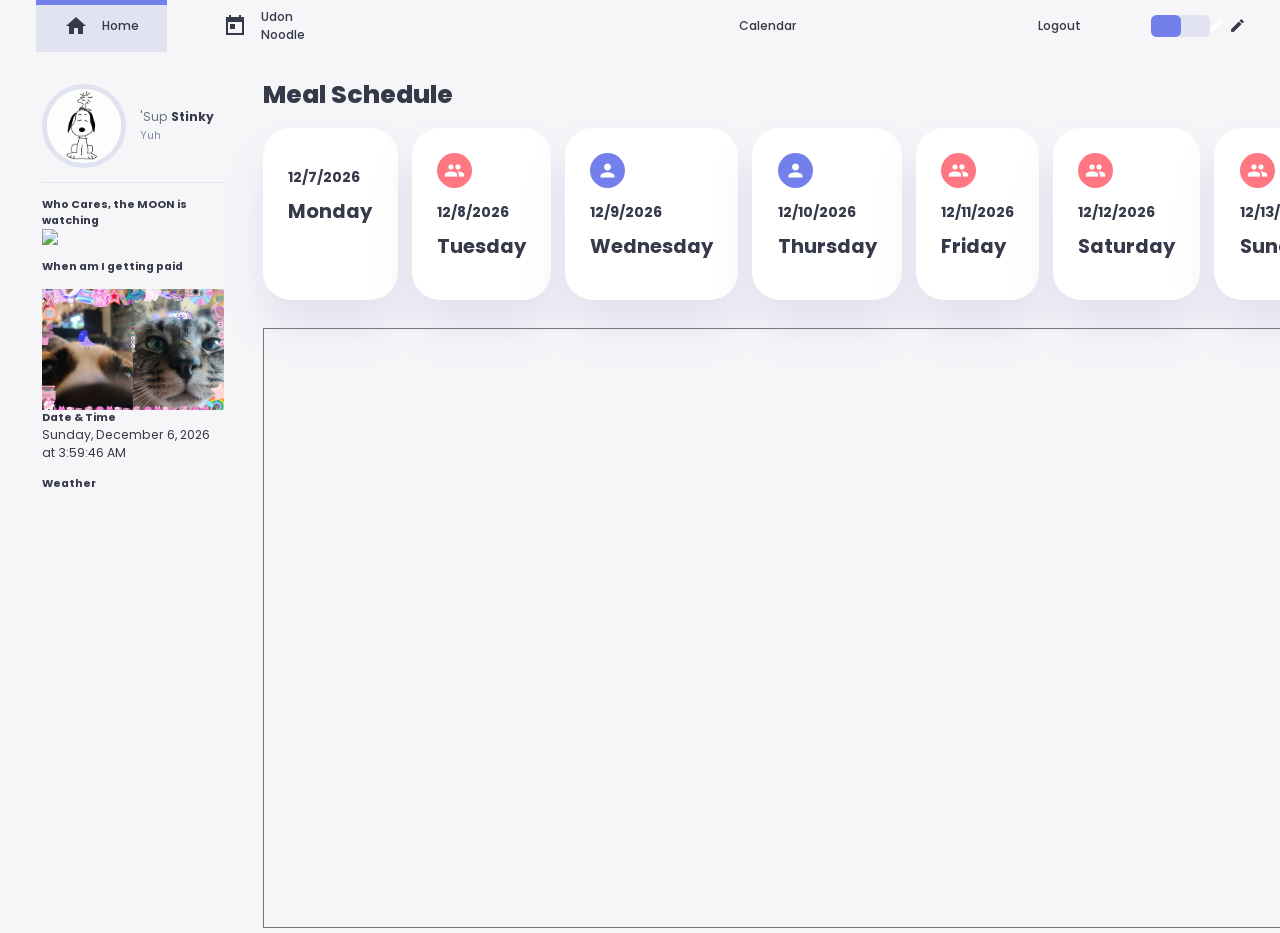
==== commit 7686de58: "Update index.html" ====
--- a/index.html
+++ b/index.html
@@ -92,7 +92,6 @@
             <h1>Meal Schedule</h1>
             <div class="subjects">
                 <div class="eg">
-                    <span class="material-icons-sharp">person</span>
 						<h3><div id="Mondate"></div></h3>
 						<h2><div id="Monday"></div></h2>
                     	<small class="text-muted" id="Mon_B2"></small>
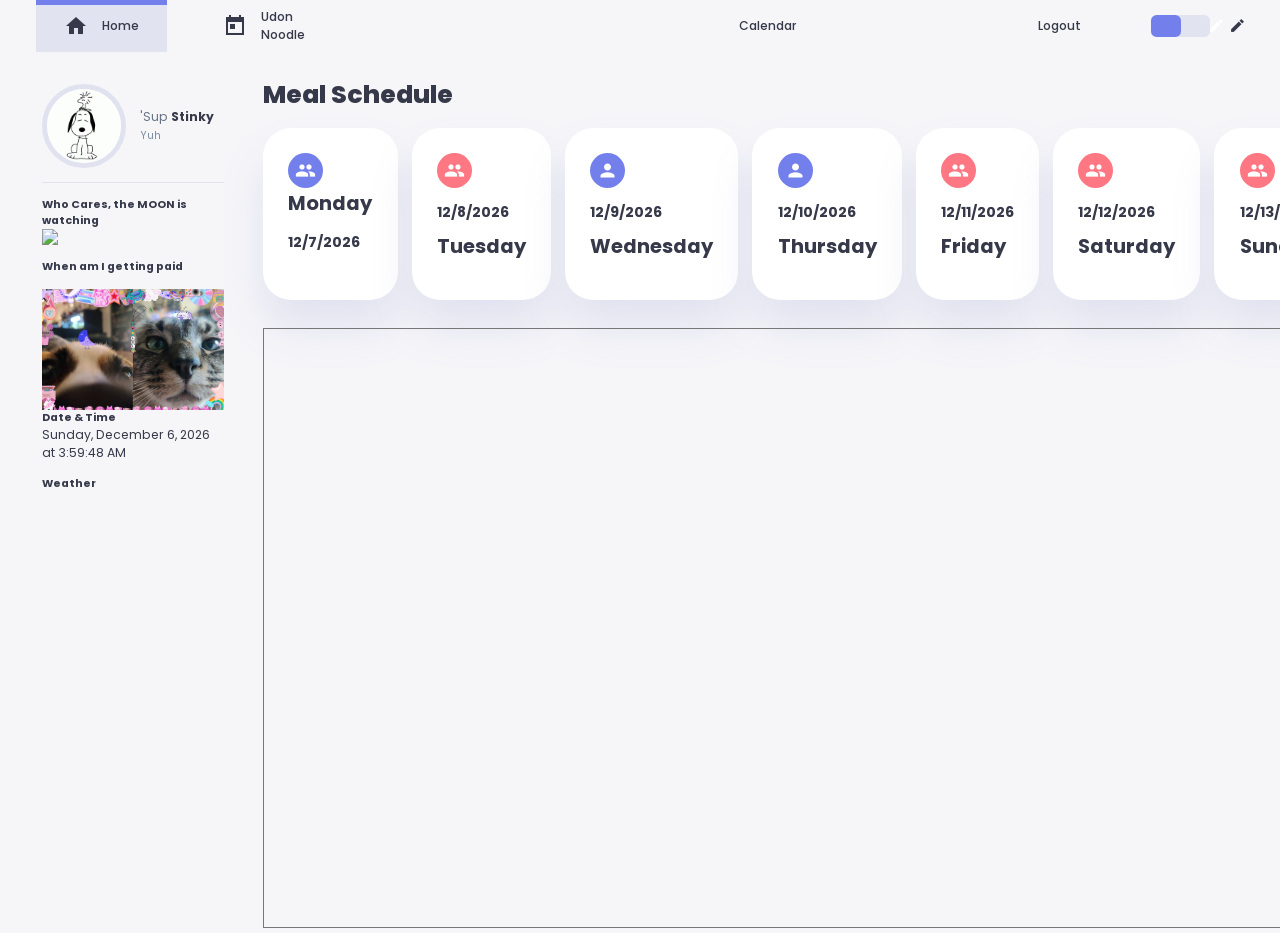
==== commit 7039c489: "Update index.html" ====
--- a/index.html
+++ b/index.html
@@ -92,8 +92,9 @@
             <h1>Meal Schedule</h1>
             <div class="subjects">
                 <div class="eg">
+                    <span class="material-icons-sharp">people</span>
+						<h2><div id="Monday"></div></h2>
 						<h3><div id="Mondate"></div></h3>
-						<h2><div id="Monday"></div></h2>
                     	<small class="text-muted" id="Mon_B2"></small>
                 </div>
                 <div class="mth">
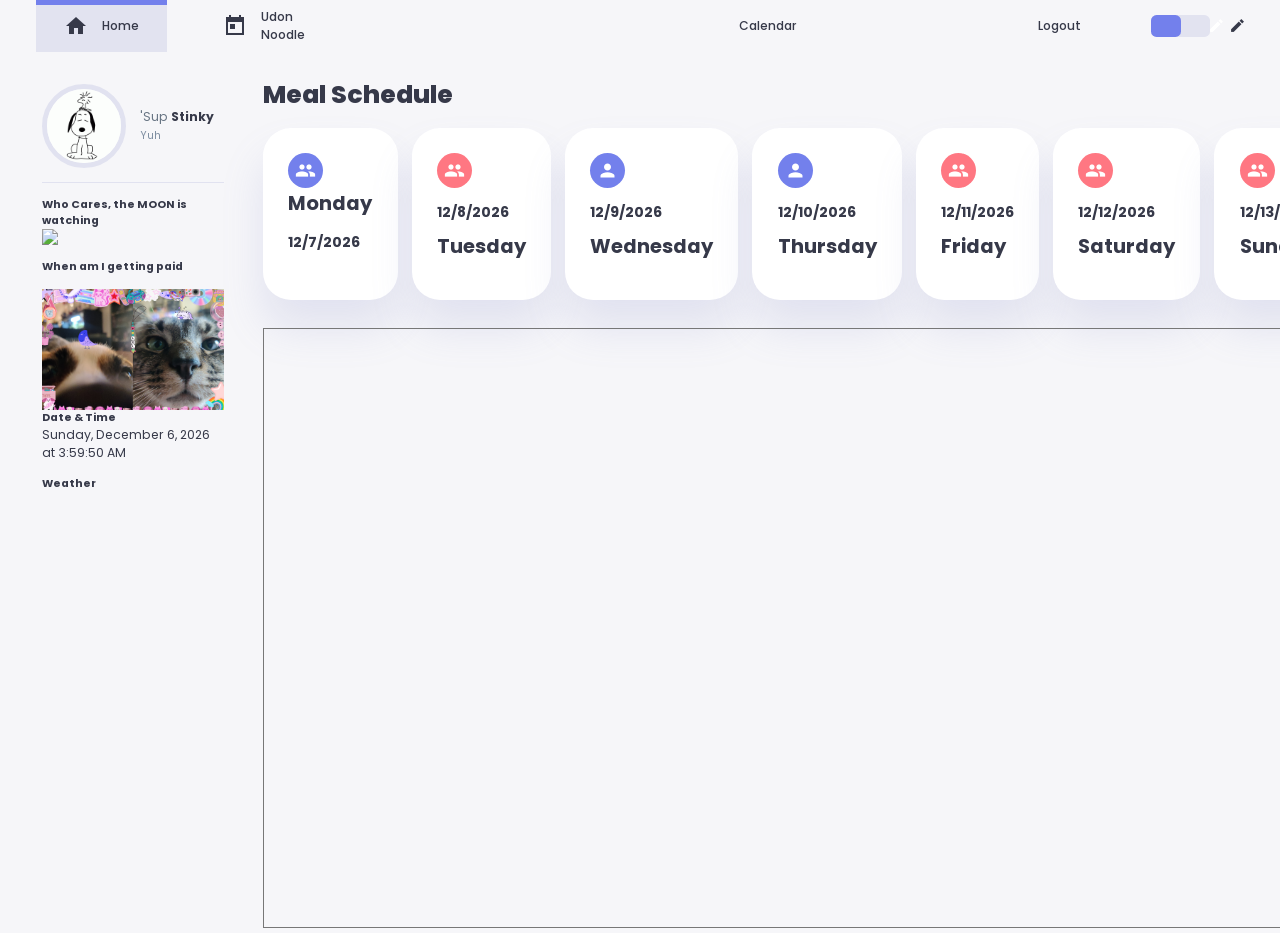
==== commit 94e9fbd8: "Update index.html" ====
--- a/index.html
+++ b/index.html
@@ -164,6 +164,10 @@
                         <p> <b>Shrimpz</b> <span id="Shr_B22"></span></p>
                         <small class="text-muted"></small>
                     </div>
+                    <div class="message">
+                        <p> <b>Bella</b> <span id="Bell_B23"></span></p>
+                        <small class="text-muted"></small>
+                    </div>
                 </div>
             </div>
 <!-- Home right-aligned information bar -->
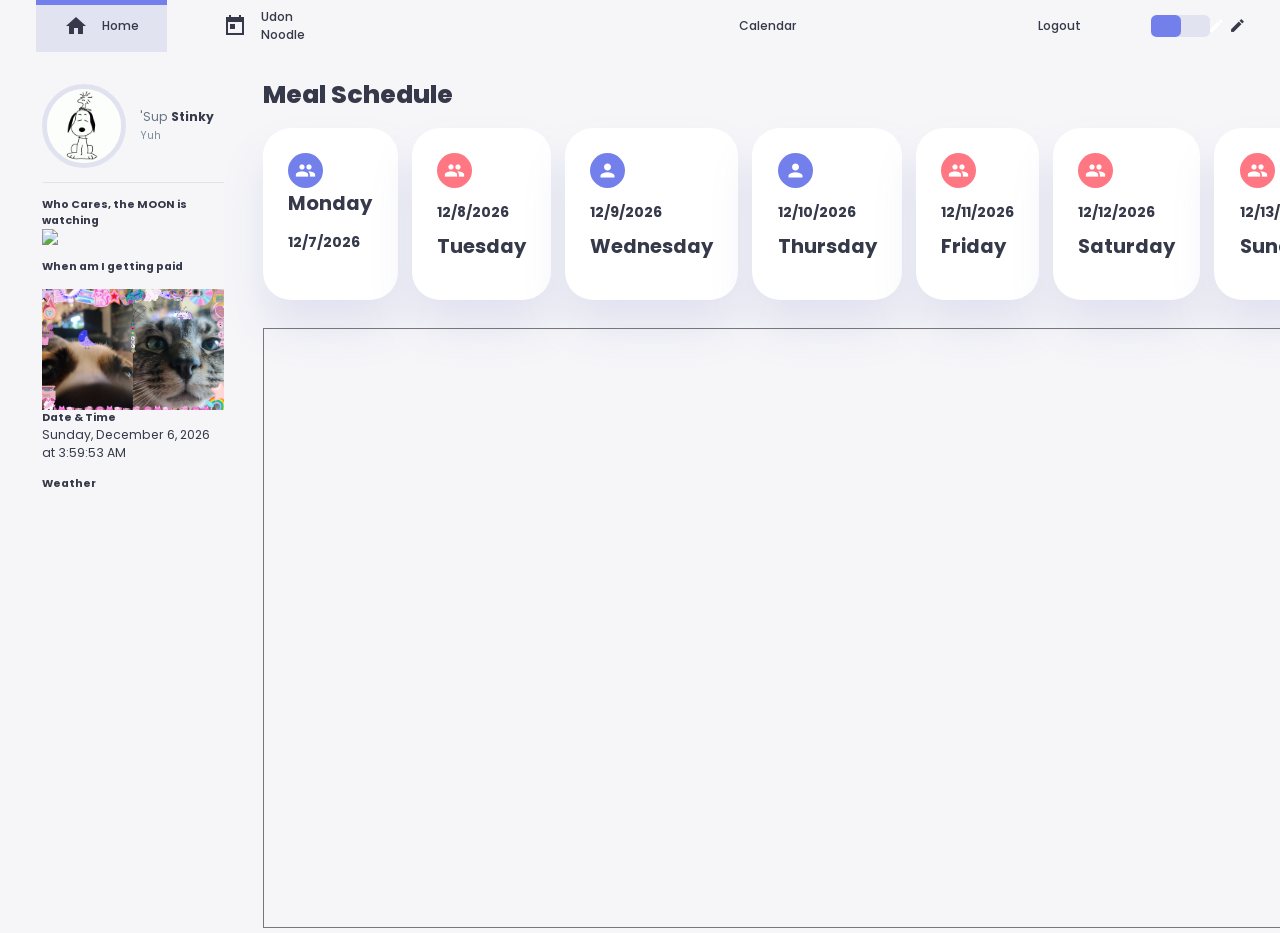
==== commit 6cf8749e: "Update index.html" ====
--- a/index.html
+++ b/index.html
@@ -165,7 +165,7 @@
                         <small class="text-muted"></small>
                     </div>
                     <div class="message">
-                        <p> <b>Bella</b> <span id="Bell_B23"></span></p>
+                        <p> <b>Bella</b> <span id="Bel_B23"></span></p>
                         <small class="text-muted"></small>
                     </div>
                 </div>
